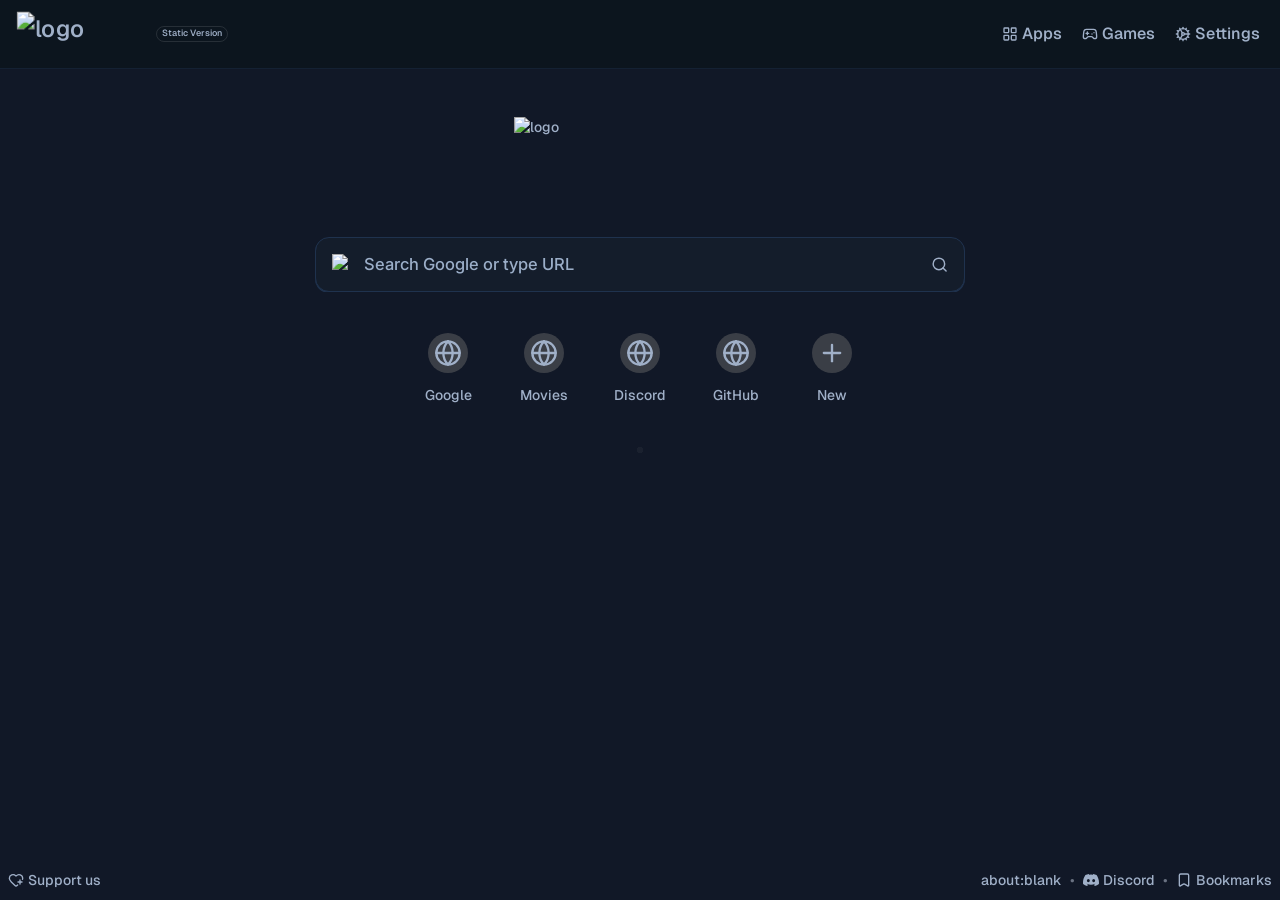
==== index.html @ 89c69da3 "Initial commit - Swaft Proxy v1.0 - Forked from DogeUB with new branding - Added vanilla HTML/CSS/JS" ====
<!DOCTYPE html>
<html lang="en">
<head>
  <meta charset="UTF-8">
  <meta name="viewport" content="initial-scale=1, width=device-width">
  <title>Swaft Proxy</title>
  <link rel="icon" type="image/svg+xml" href="">
  <link rel="modulepreload" href="./chunks/vendor-modules.kyFu_h-i.js" crossorigin="">
  <link rel="stylesheet" href="./assets/B_peBBIS.css" crossorigin="">
  <script async src="https://www.googletagmanager.com/gtag/js?id=G-SWAFT123456"></script>
  <script>
    window.dataLayer = window.dataLayer || [];
    function gtag(){dataLayer.push(arguments);}
    gtag('js', new Date());
    gtag('config', 'G-SWAFT123456', { send_page_view: false });
  </script>
</head>
<body style="margin: 0; width: 100%; height: 100%; min-height: 100vh; overflow: auto;">
  <div id="root"></div>
  <script type="module" crossorigin="" src="./noe_mzpT.js"></script>
</body>
</html>
---- assets/B_peBBIS.css ----
@import"https://fonts.googleapis.com/css2?family=Inter:ital,opsz,wght@0,14..32,100..900;1,14..32,100..900&display=swap";@import"https://fonts.googleapis.com/css2?family=Geist:wght@100..900&display=swap";.amdhoo2,.c8ne732,.f5xqhvo,.qlcqucv,.lvxm5sf,.ikyx7ok,.n1n20sf{transition:all .1s ease-in-out,box-shadow .1s ease-in-out}.h2bizdk input::placeholder,.o6ox0ql input::placeholder{transition:color .1s ease-in-out}.n8joqbu input{transition:color .1s ease-in-out}.gfakpeg{--nav-bg: #0a141bb7;--nav-border: #17253ac5;--search-border: #1f324e;--search-bg: #141d2b;--search-ph: #9baec8;--search-color: #ecf6ff;--settings-panel: #141d2b;--settings-border: #233046;--apps-bg: #141d2b;--apps-border: #1f324e;--apps-text: #ecf6ff;--apps-ph: #9baec8;--item-bg: #141d2b;--item-border: #1f324e}.l1kcmc1{--nav-bg: #141313b7;--nav-border: #2b2222c5;--search-border: #362f2f;--search-bg: #241e1e;--search-ph: #b8abab;--search-color: #ecf6ff;--settings-panel: #1f1817;--settings-border: #362f2f;--apps-bg: #291e1e;--apps-border: #3b2e2e;--apps-text: #ecf6ff;--apps-ph: #bea4a4;--item-bg: #271c1c;--item-border: #443535}.p0mhz9v{--nav-bg: #110d0fcc;--nav-border: #241920;--search-border: #2f2529;--search-bg: #161214;--search-ph: #d8c4cd;--search-color: #ffebf5;--settings-panel: #141012;--settings-border: #2a2528;--apps-bg: #161214;--apps-border: #2a2528;--apps-text: #ffebf5;--apps-ph: #d8c4cd;--item-bg: #141012;--item-border: #2a2528}.m94aos9{--nav-bg: #0e0e10cc;--nav-border: #22232a;--search-border: #2a2a2f;--search-bg: #151517;--search-ph: #9ca3af;--search-color: #ecf6ff;--settings-panel: #121214;--settings-border: #27272a;--apps-bg: #151519;--apps-border: #2a2a2f;--apps-text: #f8fafc;--apps-ph: #9ca3af;--item-bg: #151519;--item-border: #2a2a2f}.miblwki{--nav-bg: #ffffffcc;--nav-border: #e5e7eb;--search-border: #d1d5db;--search-bg: #ffffff;--search-ph: #374151;--search-color: #1a1a1a;--settings-panel: #f8fafc;--settings-border: #e5e7eb;--apps-bg: #ffffffb3;--apps-border: #e5e7eb;--apps-text: #111827;--apps-ph: #374151;--item-bg: #ffffff;--item-border: #e5e7eb}.c5gumud{--nav-bg: #0f1a13b7;--nav-border: #1e2e24c5;--search-border: #2a4937;--search-bg: #14221a;--search-ph: #a9cbb6;--search-color: #ecf6ff;--settings-panel: #121d16;--settings-border: #2a4937;--apps-bg: #15261c;--apps-border: #2f4f3c;--apps-text: #ecfff3;--apps-ph: #a9cbb6;--item-bg: #15261c;--item-border: #2f4f3c}.f9qmhyb{--nav-bg: #02030ecc;--nav-border: #2f3350;--search-border: #232538;--search-bg: #171927;--search-ph: #adb2e1;--search-color: #e2e5ff;--settings-panel: #151624;--settings-border: #2d2f44;--apps-bg: #181a26;--apps-border: #2d2f44;--apps-text: #d6daff;--apps-ph: #acb0d1;--item-bg: #1d1f2d;--item-border: #08090f}.qtvwqyx{--nav-bg: #fff9ece6;--nav-border: #e8e2cf;--search-border: #e6dec7;--search-bg: #fffaf2;--search-ph: #4b5563;--search-color: #1a1a1a;--settings-panel: #faf4e6;--settings-border: #ebe3cd;--apps-bg: #fffcf3;--apps-border: #eae1ca;--apps-text: #1f2937;--apps-ph: #4b5563;--item-bg: #fffbef;--item-border: #e6dec7}.f43jlzn{background-color:var(--nav-bg);border-bottom:1px solid var(--nav-border)}.axx1b7e{border:1px solid var(--search-border);box-shadow:0 1px 0 0 var(--search-border);background-color:var(--search-bg)}.qqe046t input{color:var(--search-color)}.nt08y4x input::placeholder{color:var(--search-ph)}.gn4exdc{background-color:var(--search-bg);border:1px solid var(--search-border);border-top:0}.g7e8ccg{background-color:var(--settings-panel);border-right:1px solid var(--settings-border)}.lz1aoy9{background-color:var(--apps-bg);border:1px solid var(--apps-border)}.qhfo5rt input{color:var(--apps-text);border:none}.ft5chnm input::placeholder{color:var(--apps-ph)}.m1vew1f{background-color:var(--item-bg);border:1px solid var(--item-border);box-shadow:0 4px 20px -9px #00000040}@layer properties,theme,base,components,utilities;@layer theme{:root,:host{--font-sans:ui-sans-serif, system-ui, sans-serif, "Apple Color Emoji", "Segoe UI Emoji", "Segoe UI Symbol", "Noto Color Emoji";--font-mono:ui-monospace, SFMono-Regular, Menlo, Monaco, Consolas, "Liberation Mono", "Courier New", monospace;--color-red-400:oklch(70.4% .191 22.216);--color-red-500:oklch(63.7% .237 25.331);--color-gray-50:oklch(98.5% .002 247.839);--color-gray-100:oklch(96.7% .003 264.542);--color-gray-200:oklch(92.8% .006 264.531);--color-gray-300:oklch(87.2% .01 258.338);--color-gray-400:oklch(70.7% .022 261.325);--color-gray-500:oklch(55.1% .027 264.364);--color-gray-600:oklch(44.6% .03 256.802);--color-gray-700:oklch(37.3% .034 259.733);--color-black:#000;--color-white:#fff;--spacing:.25rem;--container-2xl:42rem;--container-7xl:80rem;--text-xs:.75rem;--text-xs--line-height:calc(1 / .75);--text-sm:.875rem;--text-sm--line-height:calc(1.25 / .875);--text-lg:1.125rem;--text-lg--line-height:calc(1.75 / 1.125);--text-xl:1.25rem;--text-xl--line-height:calc(1.75 / 1.25);--text-2xl:1.5rem;--text-2xl--line-height:calc(2 / 1.5);--font-weight-medium:500;--font-weight-semibold:600;--font-weight-bold:700;--leading-snug:1.375;--radius-md:.375rem;--radius-lg:.5rem;--radius-xl:.75rem;--ease-in:cubic-bezier(.4, 0, 1, 1);--ease-out:cubic-bezier(0, 0, .2, 1);--ease-in-out:cubic-bezier(.4, 0, .2, 1);--animate-spin:spin 1s linear infinite;--animate-pulse:pulse 2s cubic-bezier(.4, 0, .6, 1) infinite;--default-transition-duration:.15s;--default-transition-timing-function:cubic-bezier(.4, 0, .2, 1);--default-font-family:var(--font-sans);--default-mono-font-family:var(--font-mono)}}@layer base{*,:after,:before,::backdrop{box-sizing:border-box;border:0 solid;margin:0;padding:0}::file-selector-button{box-sizing:border-box;border:0 solid;margin:0;padding:0}html,:host{-webkit-text-size-adjust:100%;tab-size:4;line-height:1.5;font-family:var(--default-font-family,ui-sans-serif, system-ui, sans-serif, "Apple Color Emoji", "Segoe UI Emoji", "Segoe UI Symbol", "Noto Color Emoji");font-feature-settings:var(--default-font-feature-settings,normal);font-variation-settings:var(--default-font-variation-settings,normal);-webkit-tap-highlight-color:transparent}hr{height:0;color:inherit;border-top-width:1px}abbr:where([title]){-webkit-text-decoration:underline dotted;text-decoration:underline dotted}h1,h2,h3,h4,h5,h6{font-size:inherit;font-weight:inherit}a{color:inherit;-webkit-text-decoration:inherit;text-decoration:inherit}b,strong{font-weight:bolder}code,kbd,samp,pre{font-family:var(--default-mono-font-family,ui-monospace, SFMono-Regular, Menlo, Monaco, Consolas, "Liberation Mono", "Courier New", monospace);font-feature-settings:var(--default-mono-font-feature-settings,normal);font-variation-settings:var(--default-mono-font-variation-settings,normal);font-size:1em}small{font-size:80%}sub,sup{vertical-align:baseline;font-size:75%;line-height:0;position:relative}sub{bottom:-.25em}sup{top:-.5em}table{text-indent:0;border-color:inherit;border-collapse:collapse}:-moz-focusring{outline:auto}progress{vertical-align:baseline}summary{display:list-item}ol,ul,menu{list-style:none}img,svg,video,canvas,audio,iframe,embed,object{vertical-align:middle;display:block}img,video{max-width:100%;height:auto}button,input,select,optgroup,textarea{font:inherit;font-feature-settings:inherit;font-variation-settings:inherit;letter-spacing:inherit;color:inherit;opacity:1;background-color:#0000;border-radius:0}::file-selector-button{font:inherit;font-feature-settings:inherit;font-variation-settings:inherit;letter-spacing:inherit;color:inherit;opacity:1;background-color:#0000;border-radius:0}:where(select:is([multiple],[size])) optgroup{font-weight:bolder}:where(select:is([multiple],[size])) optgroup option{padding-inline-start:20px}::file-selector-button{margin-inline-end:4px}::placeholder{opacity:1}@supports (not ((-webkit-appearance:-apple-pay-button))) or (contain-intrinsic-size:1px){::placeholder{color:currentColor}@supports (color:color-mix(in lab,red,red)){::placeholder{color:color-mix(in oklab,currentcolor 50%,transparent)}}}textarea{resize:vertical}::-webkit-search-decoration{-webkit-appearance:none}::-webkit-date-and-time-value{min-height:1lh;text-align:inherit}::-webkit-datetime-edit{display:inline-flex}::-webkit-datetime-edit-fields-wrapper{padding:0}::-webkit-datetime-edit{padding-block:0}::-webkit-datetime-edit-year-field{padding-block:0}::-webkit-datetime-edit-month-field{padding-block:0}::-webkit-datetime-edit-day-field{padding-block:0}::-webkit-datetime-edit-hour-field{padding-block:0}::-webkit-datetime-edit-minute-field{padding-block:0}::-webkit-datetime-edit-second-field{padding-block:0}::-webkit-datetime-edit-millisecond-field{padding-block:0}::-webkit-datetime-edit-meridiem-field{padding-block:0}::-webkit-calendar-picker-indicator{line-height:1}:-moz-ui-invalid{box-shadow:none}button,input:where([type=button],[type=reset],[type=submit]){appearance:button}::file-selector-button{appearance:button}::-webkit-inner-spin-button{height:auto}::-webkit-outer-spin-button{height:auto}[hidden]:where(:not([hidden=until-found])){display:none!important}*,:after,:before,::backdrop{border-color:#ffffff1c}::file-selector-button{border-color:#ffffff1c}:root{--ui-scale:1;--nav-scale:1}*{scrollbar-color:initial;scrollbar-width:initial}}@layer utilities{.pointer-events-auto{pointer-events:auto}.pointer-events-none{pointer-events:none}.visible{visibility:visible}.absolute{position:absolute}.fixed{position:fixed}.relative{position:relative}.static{position:static}.inset-0{inset:calc(var(--spacing) * 0)}.start{inset-inline-start:var(--spacing)}.-top-2{top:calc(var(--spacing) * -2)}.top-5{top:calc(var(--spacing) * 5)}.top-full{top:100%}.-right-2{right:calc(var(--spacing) * -2)}.right-0{right:calc(var(--spacing) * 0)}.right-2{right:calc(var(--spacing) * 2)}.right-5{right:calc(var(--spacing) * 5)}.bottom-0{bottom:calc(var(--spacing) * 0)}.bottom-5{bottom:calc(var(--spacing) * 5)}.left-0{left:calc(var(--spacing) * 0)}.left-10{left:calc(var(--spacing) * 10)}.isolate{isolation:isolate}.-z-20{z-index:-20}.z-0{z-index:0}.z-10{z-index:10}.z-50{z-index:50}.z-9999,.z-\[9999\]{z-index:9999}.mx-1{margin-inline:calc(var(--spacing) * 1)}.mx-4{margin-inline:calc(var(--spacing) * 4)}.mx-auto{margin-inline:auto}.-mt-3{margin-top:calc(var(--spacing) * -3)}.mt-0{margin-top:calc(var(--spacing) * 0)}.mt-1{margin-top:calc(var(--spacing) * 1)}.mt-2{margin-top:calc(var(--spacing) * 2)}.mt-3{margin-top:calc(var(--spacing) * 3)}.mt-4{margin-top:calc(var(--spacing) * 4)}.mt-5{margin-top:calc(var(--spacing) * 5)}.mt-8{margin-top:calc(var(--spacing) * 8)}.mt-11{margin-top:calc(var(--spacing) * 11)}.mt-16{margin-top:calc(var(--spacing) * 16)}.mt-21{margin-top:calc(var(--spacing) * 21)}.mt-\[16rem\]{margin-top:16rem}.mt-auto{margin-top:auto}.mr-1{margin-right:calc(var(--spacing) * 1)}.mr-1\.5{margin-right:calc(var(--spacing) * 1.5)}.mr-5{margin-right:calc(var(--spacing) * 5)}.mb-0\.5{margin-bottom:calc(var(--spacing) * .5)}.mb-1{margin-bottom:calc(var(--spacing) * 1)}.mb-2{margin-bottom:calc(var(--spacing) * 2)}.mb-3{margin-bottom:calc(var(--spacing) * 3)}.mb-4{margin-bottom:calc(var(--spacing) * 4)}.mb-8{margin-bottom:calc(var(--spacing) * 8)}.-ml-3{margin-left:calc(var(--spacing) * -3)}.ml-1{margin-left:calc(var(--spacing) * 1)}.ml-2{margin-left:calc(var(--spacing) * 2)}.ml-4{margin-left:calc(var(--spacing) * 4)}.ml-9{margin-left:calc(var(--spacing) * 9)}.ml-auto{margin-left:auto}.scrollbar::-webkit-scrollbar-track{background-color:var(--scrollbar-track);border-radius:var(--scrollbar-track-radius)}.scrollbar::-webkit-scrollbar-thumb{background-color:var(--scrollbar-thumb);border-radius:var(--scrollbar-thumb-radius)}.scrollbar::-webkit-scrollbar-corner{background-color:var(--scrollbar-corner);border-radius:var(--scrollbar-corner-radius)}.scrollbar{scrollbar-width:auto;scrollbar-color:var(--scrollbar-thumb,initial) var(--scrollbar-track,initial)}.scrollbar::-webkit-scrollbar{width:var(--scrollbar-width,16px);height:var(--scrollbar-height,16px);display:block}.scrollbar-thin::-webkit-scrollbar-track{background-color:var(--scrollbar-track);border-radius:var(--scrollbar-track-radius)}.scrollbar-thin::-webkit-scrollbar-thumb{background-color:var(--scrollbar-thumb);border-radius:var(--scrollbar-thumb-radius)}.scrollbar-thin::-webkit-scrollbar-corner{background-color:var(--scrollbar-corner);border-radius:var(--scrollbar-corner-radius)}.scrollbar-thin{scrollbar-width:thin;scrollbar-color:var(--scrollbar-thumb,initial) var(--scrollbar-track,initial)}.scrollbar-thin::-webkit-scrollbar{width:8px;height:8px;display:block}.line-clamp-2{-webkit-line-clamp:2;-webkit-box-orient:vertical;display:-webkit-box;overflow:hidden}.block{display:block}.contents{display:contents}.flex{display:flex}.grid{display:grid}.hidden{display:none}.inline-block{display:inline-block}.size-5{width:calc(var(--spacing) * 5);height:calc(var(--spacing) * 5)}.h-2{height:calc(var(--spacing) * 2)}.h-4{height:calc(var(--spacing) * 4)}.h-5{height:calc(var(--spacing) * 5)}.h-6{height:calc(var(--spacing) * 6)}.h-7{height:calc(var(--spacing) * 7)}.h-8{height:calc(var(--spacing) * 8)}.h-10{height:calc(var(--spacing) * 10)}.h-11{height:calc(var(--spacing) * 11)}.h-12{height:calc(var(--spacing) * 12)}.h-13{height:calc(var(--spacing) * 13)}.h-20{height:calc(var(--spacing) * 20)}.h-30{height:calc(var(--spacing) * 30)}.h-64{height:calc(var(--spacing) * 64)}.h-\[1\.08rem\]{height:1.08rem}.h-\[2\.5rem\]{height:2.5rem}.h-\[3\.41rem\]{height:3.41rem}.h-\[5\.5rem\]{height:5.5rem}.h-\[20\.8rem\]{height:20.8rem}.h-\[calc\(100\%-7px\)\]{height:calc(100% - 7px)}.h-\[calc\(100\%-8px\)\]{height:calc(100% - 8px)}.h-\[calc\(100\%-100px\)\]{height:calc(100% - 100px)}.h-\[calc\(100vh-38px\)\]{height:calc(100vh - 38px)}.h-full{height:100%}.h-screen{height:100vh}.max-h-60{max-height:calc(var(--spacing) * 60)}.max-h-\[80vh\]{max-height:80vh}.max-h-\[calc\(80vh-4rem\)\]{max-height:calc(80vh - 4rem)}.min-h-screen{min-height:100vh}.w-4{width:calc(var(--spacing) * 4)}.w-5{width:calc(var(--spacing) * 5)}.w-6{width:calc(var(--spacing) * 6)}.w-7{width:calc(var(--spacing) * 7)}.w-8{width:calc(var(--spacing) * 8)}.w-12{width:calc(var(--spacing) * 12)}.w-14{width:calc(var(--spacing) * 14)}.w-20{width:calc(var(--spacing) * 20)}.w-56{width:calc(var(--spacing) * 56)}.w-60{width:calc(var(--spacing) * 60)}.w-\[1\.08rem\]{width:1.08rem}.w-\[2\.5rem\]{width:2.5rem}.w-\[15\.8rem\]{width:15.8rem}.w-\[20px\]{width:20px}.w-\[29rem\]{width:29rem}.w-\[30rem\]{width:30rem}.w-\[40\.625rem\]{width:40.625rem}.w-\[80\%\]{width:80%}.w-\[101px\]{width:101px}.w-\[600px\]{width:600px}.w-fit{width:fit-content}.w-full{width:100%}.max-w-2xl{max-width:var(--container-2xl)}.max-w-7xl{max-width:var(--container-7xl)}.max-w-52{max-width:calc(var(--spacing) * 52)}.max-w-72{max-width:calc(var(--spacing) * 72)}.max-w-\[40rem\]{max-width:40rem}.max-w-\[200px\]{max-width:200px}.min-w-0{min-width:calc(var(--spacing) * 0)}.min-w-7{min-width:calc(var(--spacing) * 7)}.min-w-\[3rem\]{min-width:3rem}.min-w-\[60px\]{min-width:60px}.flex-1{flex:1}.flex-none{flex:none}.flex-shrink{flex-shrink:1}.flex-shrink-0,.shrink-0{flex-shrink:0}.flex-grow{flex-grow:1}.origin-top-right{transform-origin:100% 0}.translate-x-0{--tw-translate-x:calc(var(--spacing) * 0);translate:var(--tw-translate-x) var(--tw-translate-y)}.scale-95{--tw-scale-x:95%;--tw-scale-y:95%;--tw-scale-z:95%;scale:var(--tw-scale-x) var(--tw-scale-y)}.scale-100{--tw-scale-x:100%;--tw-scale-y:100%;--tw-scale-z:100%;scale:var(--tw-scale-x) var(--tw-scale-y)}.scale-\[1\.12\]{scale:1.12}.transform{transform:var(--tw-rotate-x,) var(--tw-rotate-y,) var(--tw-rotate-z,) var(--tw-skew-x,) var(--tw-skew-y,)}.animate-pulse{animation:var(--animate-pulse)}.animate-spin{animation:var(--animate-spin)}.cursor-not-allowed{cursor:not-allowed}.cursor-pointer{cursor:pointer}.resize{resize:both}.flex-col{flex-direction:column}.flex-row{flex-direction:row}.flex-wrap{flex-wrap:wrap}.items-center{align-items:center}.items-end{align-items:flex-end}.justify-between{justify-content:space-between}.justify-center{justify-content:center}.justify-end{justify-content:flex-end}.gap-1{gap:calc(var(--spacing) * 1)}.gap-1\.5{gap:calc(var(--spacing) * 1.5)}.gap-2{gap:calc(var(--spacing) * 2)}.gap-2\.5{gap:calc(var(--spacing) * 2.5)}.gap-3{gap:calc(var(--spacing) * 3)}.gap-4{gap:calc(var(--spacing) * 4)}.gap-5{gap:calc(var(--spacing) * 5)}.gap-8{gap:calc(var(--spacing) * 8)}:where(.space-y-1>:not(:last-child)){--tw-space-y-reverse:0;margin-block-start:calc(calc(var(--spacing) * 1) * var(--tw-space-y-reverse));margin-block-end:calc(calc(var(--spacing) * 1) * calc(1 - var(--tw-space-y-reverse)))}:where(.space-y-2>:not(:last-child)){--tw-space-y-reverse:0;margin-block-start:calc(calc(var(--spacing) * 2) * var(--tw-space-y-reverse));margin-block-end:calc(calc(var(--spacing) * 2) * calc(1 - var(--tw-space-y-reverse)))}.self-start{align-self:flex-start}.truncate{text-overflow:ellipsis;white-space:nowrap;overflow:hidden}.overflow-auto{overflow:auto}.overflow-hidden{overflow:hidden}.overflow-visible{overflow:visible}.overflow-x-auto{overflow-x:auto}.overflow-y-auto{overflow-y:auto}.rounded{border-radius:.25rem}.rounded-\[0\.8rem\]{border-radius:.8rem}.rounded-\[9px\]{border-radius:9px}.rounded-\[10px\]{border-radius:10px}.rounded-\[12px\]{border-radius:12px}.rounded-\[14px\]{border-radius:14px}.rounded-full{border-radius:3.40282e38px}.rounded-lg{border-radius:var(--radius-lg)}.rounded-md{border-radius:var(--radius-md)}.rounded-xl{border-radius:var(--radius-xl)}.rounded-t-\[14px\]{border-top-left-radius:14px;border-top-right-radius:14px}.rounded-t-xl{border-top-left-radius:var(--radius-xl);border-top-right-radius:var(--radius-xl)}.rounded-b-\[14px\]{border-bottom-right-radius:14px;border-bottom-left-radius:14px}.rounded-b-none{border-bottom-right-radius:0;border-bottom-left-radius:0}.rounded-b-xl{border-bottom-right-radius:var(--radius-xl);border-bottom-left-radius:var(--radius-xl)}.border,.border-1{border-style:var(--tw-border-style);border-width:1px}.border-2{border-style:var(--tw-border-style);border-width:2px}.border-t{border-top-style:var(--tw-border-style);border-top-width:1px}.border-b{border-bottom-style:var(--tw-border-style);border-bottom-width:1px}.border-gray-300{border-color:var(--color-gray-300)}.border-gray-700{border-color:var(--color-gray-700)}.border-transparent{border-color:#0000}.border-white\/5{border-color:#ffffff0d}@supports (color:color-mix(in lab,red,red)){.border-white\/5{border-color:color-mix(in oklab,var(--color-white) 5%,transparent)}}.border-white\/10{border-color:#ffffff1a}@supports (color:color-mix(in lab,red,red)){.border-white\/10{border-color:color-mix(in oklab,var(--color-white) 10%,transparent)}}.bg-\[\#6d6d6d73\]{background-color:#6d6d6d73}.bg-\[\#ffffff0c\]{background-color:#ffffff0c}.bg-\[\#ffffff10\]{background-color:#ffffff10}.bg-\[\#ffffff15\]{background-color:#ffffff15}.bg-black\/15{background-color:#00000026}@supports (color:color-mix(in lab,red,red)){.bg-black\/15{background-color:color-mix(in oklab,var(--color-black) 15%,transparent)}}.bg-black\/35{background-color:#00000059}@supports (color:color-mix(in lab,red,red)){.bg-black\/35{background-color:color-mix(in oklab,var(--color-black) 35%,transparent)}}.bg-black\/40{background-color:#0006}@supports (color:color-mix(in lab,red,red)){.bg-black\/40{background-color:color-mix(in oklab,var(--color-black) 40%,transparent)}}.bg-black\/50{background-color:#00000080}@supports (color:color-mix(in lab,red,red)){.bg-black\/50{background-color:color-mix(in oklab,var(--color-black) 50%,transparent)}}.bg-gray-50{background-color:var(--color-gray-50)}.bg-gray-200{background-color:var(--color-gray-200)}.bg-gray-600{background-color:var(--color-gray-600)}.bg-gray-700{background-color:var(--color-gray-700)}.bg-inherit{background-color:inherit}.bg-transparent{background-color:#0000}.bg-white{background-color:var(--color-white)}.object-contain{object-fit:contain}.object-cover{object-fit:cover}.p-1{padding:calc(var(--spacing) * 1)}.p-1\.5{padding:calc(var(--spacing) * 1.5)}.p-2{padding:calc(var(--spacing) * 2)}.p-2\.5{padding:calc(var(--spacing) * 2.5)}.p-4{padding:calc(var(--spacing) * 4)}.p-5{padding:calc(var(--spacing) * 5)}.p-6{padding:calc(var(--spacing) * 6)}.p-\[0\.4rem\]{padding:.4rem}.px-1{padding-inline:calc(var(--spacing) * 1)}.px-2{padding-inline:calc(var(--spacing) * 2)}.px-3{padding-inline:calc(var(--spacing) * 3)}.px-4{padding-inline:calc(var(--spacing) * 4)}.px-5{padding-inline:calc(var(--spacing) * 5)}.px-9{padding-inline:calc(var(--spacing) * 9)}.px-20{padding-inline:calc(var(--spacing) * 20)}.py-0\.5{padding-block:calc(var(--spacing) * .5)}.py-1{padding-block:calc(var(--spacing) * 1)}.py-1\.5{padding-block:calc(var(--spacing) * 1.5)}.py-2{padding-block:calc(var(--spacing) * 2)}.py-3{padding-block:calc(var(--spacing) * 3)}.py-4{padding-block:calc(var(--spacing) * 4)}.py-6{padding-block:calc(var(--spacing) * 6)}.py-7{padding-block:calc(var(--spacing) * 7)}.pt-3{padding-top:calc(var(--spacing) * 3)}.pr-4{padding-right:calc(var(--spacing) * 4)}.pr-5{padding-right:calc(var(--spacing) * 5)}.pb-1{padding-bottom:calc(var(--spacing) * 1)}.pb-2{padding-bottom:calc(var(--spacing) * 2)}.pb-7{padding-bottom:calc(var(--spacing) * 7)}.pl-1{padding-left:calc(var(--spacing) * 1)}.pl-2\.5{padding-left:calc(var(--spacing) * 2.5)}.pl-3{padding-left:calc(var(--spacing) * 3)}.pl-4{padding-left:calc(var(--spacing) * 4)}.pl-5{padding-left:calc(var(--spacing) * 5)}.pl-6{padding-left:calc(var(--spacing) * 6)}.text-center{text-align:center}.text-left{text-align:left}.text-2xl{font-size:var(--text-2xl);line-height:var(--tw-leading,var(--text-2xl--line-height))}.text-lg{font-size:var(--text-lg);line-height:var(--tw-leading,var(--text-lg--line-height))}.text-sm{font-size:var(--text-sm);line-height:var(--tw-leading,var(--text-sm--line-height))}.text-xl{font-size:var(--text-xl);line-height:var(--tw-leading,var(--text-xl--line-height))}.text-xs{font-size:var(--text-xs);line-height:var(--tw-leading,var(--text-xs--line-height))}.text-\[0\.7rem\]{font-size:.7rem}.text-\[0\.8rem\]{font-size:.8rem}.text-\[0\.9rem\]{font-size:.9rem}.text-\[0\.74rem\]{font-size:.74rem}.text-\[0\.75rem\]{font-size:.75rem}.text-\[0\.79rem\]{font-size:.79rem}.text-\[0\.88rem\]{font-size:.88rem}.text-\[0\.8125rem\]{font-size:.8125rem}.text-\[0\.9375rem\]{font-size:.9375rem}.text-\[1\.05rem\]{font-size:1.05rem}.text-\[1rem\]{font-size:1rem}.text-\[14px\]{font-size:14px}.text-\[15px\]{font-size:15px}.text-\[16\.5px\]{font-size:16.5px}.leading-\[20px\]{--tw-leading:20px;line-height:20px}.leading-snug{--tw-leading:var(--leading-snug);line-height:var(--leading-snug)}.font-bold{--tw-font-weight:var(--font-weight-bold);font-weight:var(--font-weight-bold)}.font-medium{--tw-font-weight:var(--font-weight-medium);font-weight:var(--font-weight-medium)}.font-semibold{--tw-font-weight:var(--font-weight-semibold);font-weight:var(--font-weight-semibold)}.text-ellipsis{text-overflow:ellipsis}.whitespace-nowrap{white-space:nowrap}.text-gray-300{color:var(--color-gray-300)}.text-gray-400{color:var(--color-gray-400)}.text-gray-500{color:var(--color-gray-500)}.text-red-400{color:var(--color-red-400)}.text-red-500{color:var(--color-red-500)}.underline{text-decoration-line:underline}.opacity-0{opacity:0}.opacity-50{opacity:.5}.opacity-60{opacity:.6}.opacity-70{opacity:.7}.opacity-80{opacity:.8}.opacity-100{opacity:1}.shadow-2xl{--tw-shadow:0 25px 50px -12px var(--tw-shadow-color,#00000040);box-shadow:var(--tw-inset-shadow),var(--tw-inset-ring-shadow),var(--tw-ring-offset-shadow),var(--tw-ring-shadow),var(--tw-shadow)}.shadow-lg{--tw-shadow:0 10px 15px -3px var(--tw-shadow-color,#0000001a), 0 4px 6px -4px var(--tw-shadow-color,#0000001a);box-shadow:var(--tw-inset-shadow),var(--tw-inset-ring-shadow),var(--tw-ring-offset-shadow),var(--tw-ring-shadow),var(--tw-shadow)}.shadow-xl{--tw-shadow:0 20px 25px -5px var(--tw-shadow-color,#0000001a), 0 8px 10px -6px var(--tw-shadow-color,#0000001a);box-shadow:var(--tw-inset-shadow),var(--tw-inset-ring-shadow),var(--tw-ring-offset-shadow),var(--tw-ring-shadow),var(--tw-shadow)}.ring-0{--tw-ring-shadow:var(--tw-ring-inset,) 0 0 0 calc(0px + var(--tw-ring-offset-width)) var(--tw-ring-color,currentcolor);box-shadow:var(--tw-inset-shadow),var(--tw-inset-ring-shadow),var(--tw-ring-offset-shadow),var(--tw-ring-shadow),var(--tw-shadow)}.outline-hidden{--tw-outline-style:none;outline-style:none}@media(forced-colors:active){.outline-hidden{outline-offset:2px;outline:2px solid #0000}}.outline-0{outline-style:var(--tw-outline-style);outline-width:0}.blur{--tw-blur:blur(8px);filter:var(--tw-blur,) var(--tw-brightness,) var(--tw-contrast,) var(--tw-grayscale,) var(--tw-hue-rotate,) var(--tw-invert,) var(--tw-saturate,) var(--tw-sepia,) var(--tw-drop-shadow,)}.filter{filter:var(--tw-blur,) var(--tw-brightness,) var(--tw-contrast,) var(--tw-grayscale,) var(--tw-hue-rotate,) var(--tw-invert,) var(--tw-saturate,) var(--tw-sepia,) var(--tw-drop-shadow,)}.transition{transition-property:color,background-color,border-color,outline-color,text-decoration-color,fill,stroke,--tw-gradient-from,--tw-gradient-via,--tw-gradient-to,opacity,box-shadow,transform,translate,scale,rotate,filter,-webkit-backdrop-filter,backdrop-filter,display,content-visibility,overlay,pointer-events;transition-timing-function:var(--tw-ease,var(--default-transition-timing-function));transition-duration:var(--tw-duration,var(--default-transition-duration))}.transition-all{transition-property:all;transition-timing-function:var(--tw-ease,var(--default-transition-timing-function));transition-duration:var(--tw-duration,var(--default-transition-duration))}.transition-colors{transition-property:color,background-color,border-color,outline-color,text-decoration-color,fill,stroke,--tw-gradient-from,--tw-gradient-via,--tw-gradient-to;transition-timing-function:var(--tw-ease,var(--default-transition-timing-function));transition-duration:var(--tw-duration,var(--default-transition-duration))}.transition-opacity{transition-property:opacity;transition-timing-function:var(--tw-ease,var(--default-transition-timing-function));transition-duration:var(--tw-duration,var(--default-transition-duration))}.duration-75{--tw-duration:75ms;transition-duration:75ms}.duration-100{--tw-duration:.1s;transition-duration:.1s}.duration-150{--tw-duration:.15s;transition-duration:.15s}.duration-200{--tw-duration:.2s;transition-duration:.2s}.duration-300{--tw-duration:.3s;transition-duration:.3s}.ease-in{--tw-ease:var(--ease-in);transition-timing-function:var(--ease-in)}.ease-in-out{--tw-ease:var(--ease-in-out);transition-timing-function:var(--ease-in-out)}.ease-out{--tw-ease:var(--ease-out);transition-timing-function:var(--ease-out)}.outline-none{--tw-outline-style:none;outline-style:none}.select-none{-webkit-user-select:none;user-select:none}.scrollbar-thumb-gray-500{--scrollbar-thumb:oklch(55.1% .027 264.364)}.scrollbar-thumb-gray-600{--scrollbar-thumb:oklch(44.6% .03 256.802)}.scrollbar-track-transparent{--scrollbar-track:transparent}@media(hover:hover){.group-hover\:opacity-100:is(:where(.group):hover *){opacity:1}}.group-data-checked\:translate-x-7:is(:where(.group)[data-checked] *){--tw-translate-x:calc(var(--spacing) * 7);translate:var(--tw-translate-x) var(--tw-translate-y)}.placeholder\:font-\[Inter\]::placeholder{font-family:Inter}.placeholder\:font-medium::placeholder{--tw-font-weight:var(--font-weight-medium);font-weight:var(--font-weight-medium)}@media(hover:hover){.hover\:-translate-y-0\.5:hover{--tw-translate-y:calc(var(--spacing) * -.5);translate:var(--tw-translate-x) var(--tw-translate-y)}.hover\:scale-\[1\.15\]:hover{scale:1.15}.hover\:border-\[\#4f4f4f1c\]:hover{border-color:#4f4f4f1c}.hover\:border-\[\#ffffff1c\]:hover{border-color:#ffffff1c}.hover\:bg-\[\#97979773\]:hover{background-color:#97979773}.hover\:bg-\[\#a7a7a7\]:hover{background-color:#a7a7a7}.hover\:bg-\[\#d4d4d418\]:hover{background-color:#d4d4d418}.hover\:bg-\[\#fff3\]:hover{background-color:#fff3}.hover\:bg-\[\#ffffff0c\]:hover{background-color:#ffffff0c}.hover\:bg-\[\#ffffff1e\]:hover{background-color:#ffffff1e}.hover\:bg-\[\#ffffff15\]:hover{background-color:#ffffff15}.hover\:bg-\[\#ffffff18\]:hover{background-color:#ffffff18}.hover\:bg-\[\#ffffff23\]:hover{background-color:#ffffff23}.hover\:bg-\[\#ffffff25\]:hover{background-color:#ffffff25}.hover\:bg-gray-100:hover{background-color:var(--color-gray-100)}.hover\:bg-gray-200:hover{background-color:var(--color-gray-200)}.hover\:bg-gray-300:hover{background-color:var(--color-gray-300)}.hover\:bg-transparent:hover{background-color:#0000}.hover\:bg-white\/10:hover{background-color:#ffffff1a}@supports (color:color-mix(in lab,red,red)){.hover\:bg-white\/10:hover{background-color:color-mix(in oklab,var(--color-white) 10%,transparent)}}.hover\:underline:hover{text-decoration-line:underline}.hover\:opacity-60:hover{opacity:.6}.hover\:opacity-80:hover{opacity:.8}.hover\:backdrop-blur:hover{--tw-backdrop-blur:blur(8px);-webkit-backdrop-filter:var(--tw-backdrop-blur,) var(--tw-backdrop-brightness,) var(--tw-backdrop-contrast,) var(--tw-backdrop-grayscale,) var(--tw-backdrop-hue-rotate,) var(--tw-backdrop-invert,) var(--tw-backdrop-opacity,) var(--tw-backdrop-saturate,) var(--tw-backdrop-sepia,);backdrop-filter:var(--tw-backdrop-blur,) var(--tw-backdrop-brightness,) var(--tw-backdrop-contrast,) var(--tw-backdrop-grayscale,) var(--tw-backdrop-hue-rotate,) var(--tw-backdrop-invert,) var(--tw-backdrop-opacity,) var(--tw-backdrop-saturate,) var(--tw-backdrop-sepia,)}}.focus\:outline-none:focus{--tw-outline-style:none;outline-style:none}.active\:opacity-90:active{opacity:.9}@media(min-width:40rem){.sm\:px-8{padding-inline:calc(var(--spacing) * 8)}}@media(min-width:48rem){.md\:px-16{padding-inline:calc(var(--spacing) * 16)}}@media(prefers-color-scheme:dark){.dark\:text-gray-400{color:var(--color-gray-400)}}}@font-face{font-family:SFProText;src:url(https://cdn.jsdelivr.net/gh/nerocdn/assets-8bH2k/subset-SFProText-Semibold.woff2)format("woff2"),url(https://cdn.jsdelivr.net/gh/nerocdn/assets-8bH2k/subset-SFProText-Semibold.woff)format("woff");font-weight:600;font-style:normal;font-display:swap}body{-webkit-user-select:none;user-select:none;font-family:Geist,Inter,SF Pro Text,-apple-system,BlinkMacSystemFont,Segoe UI,Roboto,Oxygen,Ubuntu,Cantarell,Helvetica Neue,sans-serif;font-size:14px;font-weight:500}@property --tw-translate-x{syntax:"*";inherits:false;initial-value:0}@property --tw-translate-y{syntax:"*";inherits:false;initial-value:0}@property --tw-translate-z{syntax:"*";inherits:false;initial-value:0}@property --tw-scale-x{syntax:"*";inherits:false;initial-value:1}@property --tw-scale-y{syntax:"*";inherits:false;initial-value:1}@property --tw-scale-z{syntax:"*";inherits:false;initial-value:1}@property --tw-rotate-x{syntax:"*";inherits:false}@property --tw-rotate-y{syntax:"*";inherits:false}@property --tw-rotate-z{syntax:"*";inherits:false}@property --tw-skew-x{syntax:"*";inherits:false}@property --tw-skew-y{syntax:"*";inherits:false}@property --tw-space-y-reverse{syntax:"*";inherits:false;initial-value:0}@property --tw-border-style{syntax:"*";inherits:false;initial-value:solid}@property --tw-leading{syntax:"*";inherits:false}@property --tw-font-weight{syntax:"*";inherits:false}@property --tw-shadow{syntax:"*";inherits:false;initial-value:0 0 #0000}@property --tw-shadow-color{syntax:"*";inherits:false}@property --tw-shadow-alpha{syntax:"<percentage>";inherits:false;initial-value:100%}@property --tw-inset-shadow{syntax:"*";inherits:false;initial-value:0 0 #0000}@property --tw-inset-shadow-color{syntax:"*";inherits:false}@property --tw-inset-shadow-alpha{syntax:"<percentage>";inherits:false;initial-value:100%}@property --tw-ring-color{syntax:"*";inherits:false}@property --tw-ring-shadow{syntax:"*";inherits:false;initial-value:0 0 #0000}@property --tw-inset-ring-color{syntax:"*";inherits:false}@property --tw-inset-ring-shadow{syntax:"*";inherits:false;initial-value:0 0 #0000}@property --tw-ring-inset{syntax:"*";inherits:false}@property --tw-ring-offset-width{syntax:"<length>";inherits:false;initial-value:0}@property --tw-ring-offset-color{syntax:"*";inherits:false;initial-value:#fff}@property --tw-ring-offset-shadow{syntax:"*";inherits:false;initial-value:0 0 #0000}@property --tw-outline-style{syntax:"*";inherits:false;initial-value:solid}@property --tw-blur{syntax:"*";inherits:false}@property --tw-brightness{syntax:"*";inherits:false}@property --tw-contrast{syntax:"*";inherits:false}@property --tw-grayscale{syntax:"*";inherits:false}@property --tw-hue-rotate{syntax:"*";inherits:false}@property --tw-invert{syntax:"*";inherits:false}@property --tw-opacity{syntax:"*";inherits:false}@property --tw-saturate{syntax:"*";inherits:false}@property --tw-sepia{syntax:"*";inherits:false}@property --tw-drop-shadow{syntax:"*";inherits:false}@property --tw-drop-shadow-color{syntax:"*";inherits:false}@property --tw-drop-shadow-alpha{syntax:"<percentage>";inherits:false;initial-value:100%}@property --tw-drop-shadow-size{syntax:"*";inherits:false}@property --tw-duration{syntax:"*";inherits:false}@property --tw-ease{syntax:"*";inherits:false}@property --tw-backdrop-blur{syntax:"*";inherits:false}@property --tw-backdrop-brightness{syntax:"*";inherits:false}@property --tw-backdrop-contrast{syntax:"*";inherits:false}@property --tw-backdrop-grayscale{syntax:"*";inherits:false}@property --tw-backdrop-hue-rotate{syntax:"*";inherits:false}@property --tw-backdrop-invert{syntax:"*";inherits:false}@property --tw-backdrop-opacity{syntax:"*";inherits:false}@property --tw-backdrop-saturate{syntax:"*";inherits:false}@property --tw-backdrop-sepia{syntax:"*";inherits:false}@keyframes spin{to{transform:rotate(360deg)}}@keyframes pulse{50%{opacity:.5}}@layer properties{@supports (((-webkit-hyphens:none)) and (not (margin-trim:inline))) or ((-moz-orient:inline) and (not (color:rgb(from red r g b)))){*,:before,:after,::backdrop{--tw-translate-x:0;--tw-translate-y:0;--tw-translate-z:0;--tw-scale-x:1;--tw-scale-y:1;--tw-scale-z:1;--tw-rotate-x:initial;--tw-rotate-y:initial;--tw-rotate-z:initial;--tw-skew-x:initial;--tw-skew-y:initial;--tw-space-y-reverse:0;--tw-border-style:solid;--tw-leading:initial;--tw-font-weight:initial;--tw-shadow:0 0 #0000;--tw-shadow-color:initial;--tw-shadow-alpha:100%;--tw-inset-shadow:0 0 #0000;--tw-inset-shadow-color:initial;--tw-inset-shadow-alpha:100%;--tw-ring-color:initial;--tw-ring-shadow:0 0 #0000;--tw-inset-ring-color:initial;--tw-inset-ring-shadow:0 0 #0000;--tw-ring-inset:initial;--tw-ring-offset-width:0px;--tw-ring-offset-color:#fff;--tw-ring-offset-shadow:0 0 #0000;--tw-outline-style:solid;--tw-blur:initial;--tw-brightness:initial;--tw-contrast:initial;--tw-grayscale:initial;--tw-hue-rotate:initial;--tw-invert:initial;--tw-opacity:initial;--tw-saturate:initial;--tw-sepia:initial;--tw-drop-shadow:initial;--tw-drop-shadow-color:initial;--tw-drop-shadow-alpha:100%;--tw-drop-shadow-size:initial;--tw-duration:initial;--tw-ease:initial;--tw-backdrop-blur:initial;--tw-backdrop-brightness:initial;--tw-backdrop-contrast:initial;--tw-backdrop-grayscale:initial;--tw-backdrop-hue-rotate:initial;--tw-backdrop-invert:initial;--tw-backdrop-opacity:initial;--tw-backdrop-saturate:initial;--tw-backdrop-sepia:initial}}}
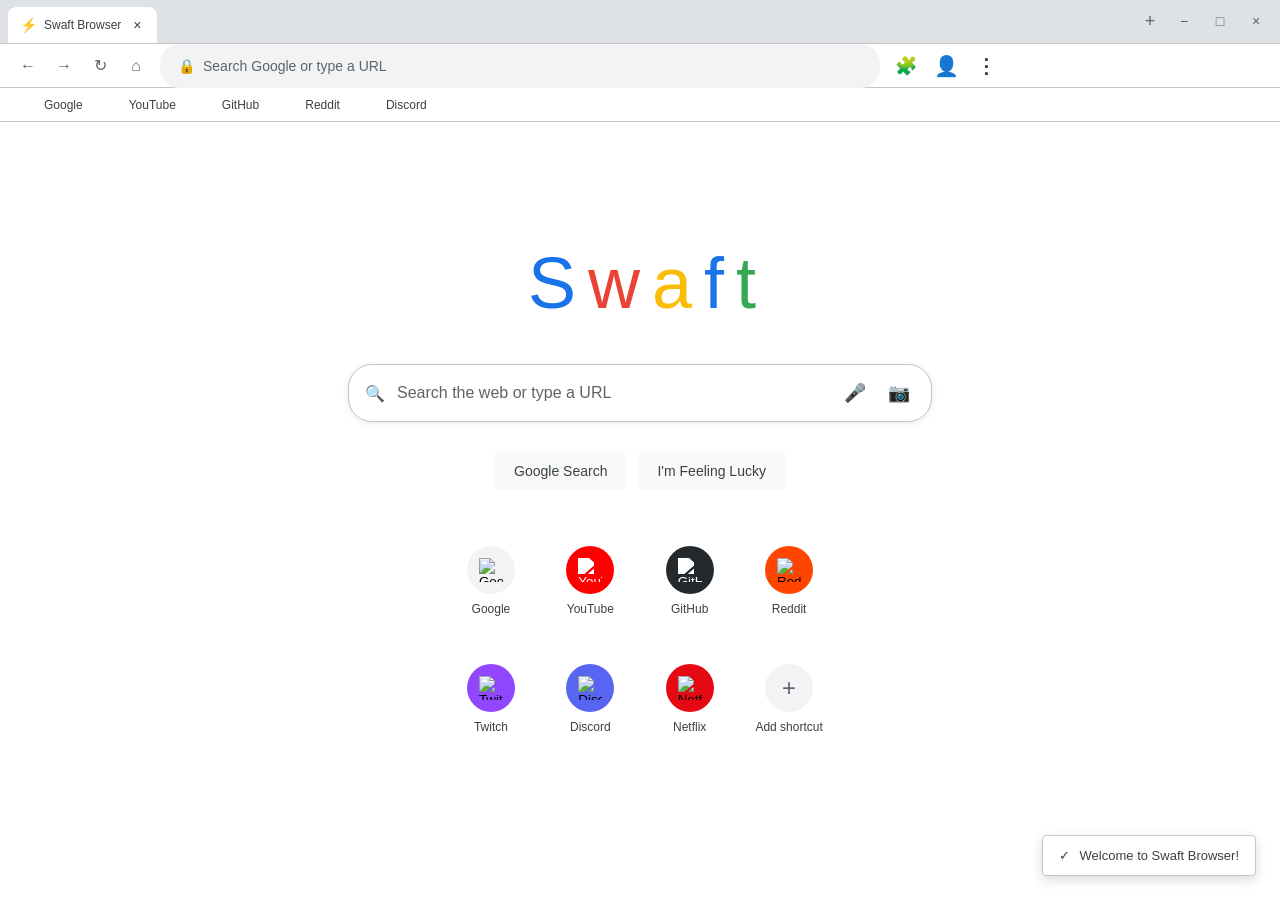
==== commit ece8ac7f: "Add root-level files for easier hosting" ====
--- a/index.html
+++ b/index.html
@@ -1,22 +1,393 @@
 <!DOCTYPE html>
 <html lang="en">
 <head>
-  <meta charset="UTF-8">
-  <meta name="viewport" content="initial-scale=1, width=device-width">
-  <title>Swaft Proxy</title>
-  <link rel="icon" type="image/svg+xml" href="">
-  <link rel="modulepreload" href="./chunks/vendor-modules.kyFu_h-i.js" crossorigin="">
-  <link rel="stylesheet" href="./assets/B_peBBIS.css" crossorigin="">
-  <script async src="https://www.googletagmanager.com/gtag/js?id=G-SWAFT123456"></script>
-  <script>
-    window.dataLayer = window.dataLayer || [];
-    function gtag(){dataLayer.push(arguments);}
-    gtag('js', new Date());
-    gtag('config', 'G-SWAFT123456', { send_page_view: false });
-  </script>
+    <meta charset="UTF-8">
+    <meta name="viewport" content="width=device-width, initial-scale=1.0">
+    <title>Swaft Browser</title>
+    <link rel="stylesheet" href="./style.css">
+    <link rel="preconnect" href="https://fonts.googleapis.com">
+    <link href="https://fonts.googleapis.com/css2?family=Segoe+UI:wght@300;400;500;600&display=swap" rel="stylesheet">
 </head>
-<body style="margin: 0; width: 100%; height: 100%; min-height: 100vh; overflow: auto;">
-  <div id="root"></div>
-  <script type="module" crossorigin="" src="./noe_mzpT.js"></script>
+<body data-theme="chrome">
+    <div id="browser">
+        <!-- Chrome-Style Title Bar / Tab Bar -->
+        <div class="chrome-tab-bar">
+            <div class="chrome-tabs">
+                <div class="chrome-tab active" data-tab="main">
+                    <span class="tab-favicon">⚡</span>
+                    <span class="tab-title">Swaft Browser</span>
+                    <span class="tab-close">×</span>
+                </div>
+                <div class="chrome-tab" data-tab="proxy" style="display: none;">
+                    <span class="tab-favicon">🌐</span>
+                    <span class="tab-title">New Tab</span>
+                    <span class="tab-close">×</span>
+                </div>
+            </div>
+            <button class="new-tab-btn" id="new-tab-btn" title="New Tab">+</button>
+            <div class="window-controls">
+                <button class="win-btn minimize">−</button>
+                <button class="win-btn maximize">□</button>
+                <button class="win-btn close">×</button>
+            </div>
+        </div>
+
+        <!-- Chrome-Style Toolbar -->
+        <div class="chrome-toolbar">
+            <div class="nav-buttons">
+                <button class="nav-btn-chrome" id="back-btn" title="Back">←</button>
+                <button class="nav-btn-chrome" id="forward-btn" title="Forward">→</button>
+                <button class="nav-btn-chrome" id="refresh-btn" title="Reload">↻</button>
+                <button class="nav-btn-chrome" id="home-btn" title="Home">⌂</button>
+            </div>
+            
+            <div class="omnibox-container">
+                <div class="omnibox">
+                    <span class="omni-icon" id="site-icon">🔒</span>
+                    <input type="text" id="omnibox-input" placeholder="Search Google or type a URL" autocomplete="off">
+                    <div class="omni-actions">
+                        <button class="omni-btn star" id="bookmark-btn" title="Bookmark">☆</button>
+                        <button class="omni-btn" id="share-btn" title="Share">⎘</button>
+                    </div>
+                </div>
+            </div>
+
+            <div class="toolbar-actions">
+                <button class="tool-btn" id="extensions-btn" title="Extensions">🧩</button>
+                <button class="tool-btn" id="profile-btn" title="Profile">
+                    <span class="profile-avatar">👤</span>
+                </button>
+                <button class="tool-btn menu-btn" id="menu-btn" title="Menu">⋮</button>
+            </div>
+        </div>
+
+        <!-- Bookmarks Bar -->
+        <div class="bookmarks-bar">
+            <button class="bookmark-item" data-url="https://google.com">
+                <img src="https://www.google.com/favicon.ico" class="bm-favicon">
+                <span>Google</span>
+            </button>
+            <button class="bookmark-item" data-url="https://youtube.com">
+                <img src="https://www.youtube.com/favicon.ico" class="bm-favicon">
+                <span>YouTube</span>
+            </button>
+            <button class="bookmark-item" data-url="https://github.com">
+                <img src="https://github.com/favicon.ico" class="bm-favicon">
+                <span>GitHub</span>
+            </button>
+            <button class="bookmark-item" data-url="https://reddit.com">
+                <img src="https://www.reddit.com/favicon.ico" class="bm-favicon">
+                <span>Reddit</span>
+            </button>
+            <button class="bookmark-item" data-url="https://discord.com">
+                <img src="https://discord.com/favicon.ico" class="bm-favicon">
+                <span>Discord</span>
+            </button>
+        </div>
+
+        <!-- Main Content Area -->
+        <div class="chrome-content">
+            <!-- New Tab Page -->
+            <div id="newtab-page" class="content-page active">
+                <div class="newtab-container">
+                    <!-- Google-Style Logo -->
+                    <div class="browser-logo">
+                        <span class="logo-text">
+                            <span class="logo-s">S</span>
+                            <span class="logo-w">w</span>
+                            <span class="logo-a">a</span>
+                            <span class="logo-f">f</span>
+                            <span class="logo-t">t</span>
+                        </span>
+                    </div>
+
+                    <!-- Search Box -->
+                    <div class="google-search-box">
+                        <div class="search-inner">
+                            <span class="search-icon-google">🔍</span>
+                            <input type="text" id="google-search" placeholder="Search the web or type a URL" autocomplete="off">
+                            <div class="search-actions">
+                                <button class="search-mic" title="Voice search">🎤</button>
+                                <button class="search-lens" title="Google Lens">📷</button>
+                            </div>
+                        </div>
+                    </div>
+
+                    <!-- Search Buttons -->
+                    <div class="search-buttons">
+                        <button class="search-btn" id="google-search-btn">Google Search</button>
+                        <button class="search-btn" id="lucky-btn">I'm Feeling Lucky</button>
+                    </div>
+
+                    <!-- Shortcut Tiles -->
+                    <div class="shortcuts-grid">
+                        <button class="shortcut-tile" data-url="https://google.com">
+                            <div class="shortcut-icon">
+                                <img src="https://www.google.com/favicon.ico" alt="Google">
+                            </div>
+                            <span class="shortcut-name">Google</span>
+                        </button>
+                        <button class="shortcut-tile" data-url="https://youtube.com">
+                            <div class="shortcut-icon youtube-bg">
+                                <img src="https://www.youtube.com/favicon.ico" alt="YouTube">
+                            </div>
+                            <span class="shortcut-name">YouTube</span>
+                        </button>
+                        <button class="shortcut-tile" data-url="https://github.com">
+                            <div class="shortcut-icon github-bg">
+                                <img src="https://github.com/favicon.ico" alt="GitHub">
+                            </div>
+                            <span class="shortcut-name">GitHub</span>
+                        </button>
+                        <button class="shortcut-tile" data-url="https://reddit.com">
+                            <div class="shortcut-icon reddit-bg">
+                                <img src="https://www.reddit.com/favicon.ico" alt="Reddit">
+                            </div>
+                            <span class="shortcut-name">Reddit</span>
+                        </button>
+                        <button class="shortcut-tile" data-url="https://twitch.tv">
+                            <div class="shortcut-icon twitch-bg">
+                                <img src="https://www.twitch.tv/favicon.ico" alt="Twitch">
+                            </div>
+                            <span class="shortcut-name">Twitch</span>
+                        </button>
+                        <button class="shortcut-tile" data-url="https://discord.com">
+                            <div class="shortcut-icon discord-bg">
+                                <img src="https://discord.com/favicon.ico" alt="Discord">
+                            </div>
+                            <span class="shortcut-name">Discord</span>
+                        </button>
+                        <button class="shortcut-tile" data-url="https://netflix.com">
+                            <div class="shortcut-icon netflix-bg">
+                                <img src="https://www.netflix.com/favicon.ico" alt="Netflix">
+                            </div>
+                            <span class="shortcut-name">Netflix</span>
+                        </button>
+                        <button class="shortcut-tile add-shortcut" id="add-shortcut-btn">
+                            <div class="shortcut-icon plus-icon">+</div>
+                            <span class="shortcut-name">Add shortcut</span>
+                        </button>
+                    </div>
+                </div>
+            </div>
+
+            <!-- Proxy Frame Page -->
+            <div id="proxy-page" class="content-page">
+                <iframe id="proxy-frame" sandbox="allow-scripts allow-same-origin allow-forms allow-popups allow-top-navigation allow-downloads"></iframe>
+                <div class="proxy-loading" id="proxy-loading">
+                    <div class="loading-spinner-chrome"></div>
+                    <p>Loading...</p>
+                </div>
+            </div>
+
+            <!-- Apps Page -->
+            <div id="apps-page" class="content-page">
+                <div class="apps-container-chrome">
+                    <div class="apps-header">
+                        <h2>Apps & Games</h2>
+                        <div class="apps-filter">
+                            <button class="filter-chip active" data-filter="all">All</button>
+                            <button class="filter-chip" data-filter="popular">Popular</button>
+                            <button class="filter-chip" data-filter="games">Games</button>
+                            <button class="filter-chip" data-filter="tools">Tools</button>
+                        </div>
+                    </div>
+                    <div class="apps-grid-chrome" id="apps-grid"></div>
+                </div>
+            </div>
+
+            <!-- Settings Page -->
+            <div id="settings-page" class="content-page">
+                <div class="settings-chrome">
+                    <div class="settings-sidebar">
+                        <h3>Settings</h3>
+                        <nav class="settings-nav">
+                            <button class="settings-nav-item active" data-section="appearance">
+                                <span class="nav-icon">🎨</span>
+                                Appearance
+                            </button>
+                            <button class="settings-nav-item" data-section="privacy">
+                                <span class="nav-icon">🔒</span>
+                                Privacy & Security
+                            </button>
+                            <button class="settings-nav-item" data-section="proxy">
+                                <span class="nav-icon">🌐</span>
+                                Proxy Settings
+                            </button>
+                            <button class="settings-nav-item" data-section="advanced">
+                                <span class="nav-icon">⚙️</span>
+                                Advanced
+                            </button>
+                            <button class="settings-nav-item" data-section="about">
+                                <span class="nav-icon">ℹ️</span>
+                                About
+                            </button>
+                        </nav>
+                    </div>
+                    
+                    <div class="settings-content">
+                        <!-- Appearance Section -->
+                        <div class="settings-section active" id="appearance-section">
+                            <h4>Appearance</h4>
+                            <div class="setting-card">
+                                <label>Theme</label>
+                                <div class="theme-options">
+                                    <button class="theme-option active" data-theme="chrome">
+                                        <div class="theme-preview chrome-preview"></div>
+                                        <span>Chrome</span>
+                                    </button>
+                                    <button class="theme-option" data-theme="dark">
+                                        <div class="theme-preview dark-preview"></div>
+                                        <span>Dark</span>
+                                    </button>
+                                    <button class="theme-option" data-theme="light">
+                                        <div class="theme-preview light-preview"></div>
+                                        <span>Light</span>
+                                    </button>
+                                    <button class="theme-option" data-theme="midnight">
+                                        <div class="theme-preview midnight-preview"></div>
+                                        <span>Midnight</span>
+                                    </button>
+                                </div>
+                            </div>
+                            <div class="setting-card">
+                                <label>Show bookmarks bar</label>
+                                <label class="toggle-switch">
+                                    <input type="checkbox" id="show-bookmarks" checked>
+                                    <span class="toggle-slider"></span>
+                                </label>
+                            </div>
+                            <div class="setting-card">
+                                <label>Tab Cloak</label>
+                                <p class="setting-desc">Disguise this tab as another website</p>
+                                <div class="cloak-options">
+                                    <label class="cloak-option">
+                                        <input type="radio" name="cloak" value="none" checked>
+                                        <span>No cloak</span>
+                                    </label>
+                                    <label class="cloak-option">
+                                        <input type="radio" name="cloak" value="classroom">
+                                        <img src="https://ssl.gstatic.com/classroom/favicon.png" class="cloak-icon">
+                                        <span>Google Classroom</span>
+                                    </label>
+                                    <label class="cloak-option">
+                                        <input type="radio" name="cloak" value="docs">
+                                        <img src="https://ssl.gstatic.com/docs/documents/images/kix-favicon7.ico" class="cloak-icon">
+                                        <span>Google Docs</span>
+                                    </label>
+                                    <label class="cloak-option">
+                                        <input type="radio" name="cloak" value="drive">
+                                        <img src="https://ssl.gstatic.com/images/branding/product/1x/drive_2020q4_32dp.png" class="cloak-icon">
+                                        <span>Google Drive</span>
+                                    </label>
+                                </div>
+                            </div>
+                        </div>
+
+                        <!-- Proxy Section -->
+                        <div class="settings-section" id="proxy-section">
+                            <h4>Proxy Settings</h4>
+                            <div class="setting-card">
+                                <label>Proxy Backend Server</label>
+                                <input type="text" id="backend-url" placeholder="https://your-proxy-server.com" class="setting-input">
+                                <p class="input-help">Enter your proxy server URL. Format: https://server.com/~/{encoded_url}</p>
+                            </div>
+                            <div class="setting-card">
+                                <label>Default Search Engine</label>
+                                <select id="default-search" class="setting-select">
+                                    <option value="https://www.google.com/search?q=">Google</option>
+                                    <option value="https://duckduckgo.com/?q=">DuckDuckGo</option>
+                                    <option value="https://www.bing.com/search?q=">Bing</option>
+                                    <option value="https://search.brave.com/search?q=">Brave</option>
+                                </select>
+                            </div>
+                            <div class="setting-card">
+                                <label>Open sites in Chrome clone</label>
+                                <label class="toggle-switch">
+                                    <input type="checkbox" id="chrome-clone-mode">
+                                    <span class="toggle-slider"></span>
+                                </label>
+                                <p class="input-help">Opens websites in a separate Chrome-like window in a new tab</p>
+                            </div>
+                        </div>
+
+                        <!-- About Section -->
+                        <div class="settings-section" id="about-section">
+                            <h4>About Swaft Browser</h4>
+                            <div class="about-card">
+                                <div class="about-logo">⚡</div>
+                                <h5>Swaft Browser v1.0</h5>
+                                <p class="about-desc">A Chrome-inspired web proxy browser for secure and unrestricted browsing.</p>
+                                <div class="about-links">
+                                    <a href="#" class="about-link">GitHub</a>
+                                    <a href="#" class="about-link">Report an Issue</a>
+                                    <a href="#" class="about-link">Privacy Policy</a>
+                                </div>
+                            </div>
+                        </div>
+                    </div>
+                </div>
+            </div>
+        </div>
+
+        <!-- Chrome Clone Window (Hidden by default) -->
+        <div id="chrome-clone-window" class="chrome-clone-popup" style="display: none;">
+            <div class="clone-header">
+                <div class="clone-tabs">
+                    <div class="clone-tab active">
+                        <img class="clone-favicon" src="" alt="">
+                        <span class="clone-title">New Tab</span>
+                        <span class="clone-close">×</span>
+                    </div>
+                </div>
+                <div class="clone-controls">
+                    <button class="clone-newtab">+</button>
+                    <button class="clone-minimize">−</button>
+                    <button class="clone-maximize">□</button>
+                    <button class="clone-close-win">×</button>
+                </div>
+            </div>
+            <div class="clone-toolbar">
+                <button class="clone-nav back">←</button>
+                <button class="clone-nav forward">→</button>
+                <button class="clone-nav refresh">↻</button>
+                <div class="clone-omnibox">
+                    <span class="clone-secure">🔒</span>
+                    <input type="text" class="clone-url" readonly>
+                </div>
+                <button class="clone-menu">⋮</button>
+            </div>
+            <iframe class="clone-frame" sandbox="allow-scripts allow-same-origin allow-forms allow-popups allow-top-navigation allow-downloads"></iframe>
+        </div>
+
+        <!-- Chrome Menu Dropdown -->
+        <div class="chrome-menu" id="chrome-menu" style="display: none;">
+            <div class="menu-section">
+                <button class="menu-item" id="menu-newtab">New tab <span class="shortcut">Ctrl+T</span></button>
+                <button class="menu-item" id="menu-newwindow">New window <span class="shortcut">Ctrl+N</span></button>
+                <button class="menu-item" id="menu-newincognito">New incognito window <span class="shortcut">Ctrl+Shift+N</span></button>
+            </div>
+            <div class="menu-divider"></div>
+            <div class="menu-section">
+                <button class="menu-item" id="menu-bookmarks">Bookmarks and lists <span class="arrow">›</span></button>
+                <button class="menu-item" id="menu-history">History <span class="shortcut">Ctrl+H</span></button>
+                <button class="menu-item" id="menu-downloads">Downloads <span class="shortcut">Ctrl+J</span></button>
+            </div>
+            <div class="menu-divider"></div>
+            <div class="menu-section">
+                <button class="menu-item" id="menu-apps">Apps</button>
+                <button class="menu-item" id="menu-settings">Settings</button>
+            </div>
+            <div class="menu-divider"></div>
+            <div class="menu-section">
+                <button class="menu-item" id="menu-exit">Exit</button>
+            </div>
+        </div>
+
+        <!-- Toast Notifications -->
+        <div id="toast-container"></div>
+    </div>
+
+    <script src="./app.js"></script>
 </body>
 </html>
--- a/style.css
+++ b/style.css
@@ -0,0 +1,1347 @@
+/* Swaft Browser - Chrome-Style Aesthetic */
+:root {
+    /* Chrome Default Theme */
+    --chrome-bg: #dee1e6;
+    --chrome-tab-active: #ffffff;
+    --chrome-tab-inactive: #dee1e6;
+    --chrome-toolbar: #ffffff;
+    --chrome-border: #c6c6c6;
+    --chrome-text: #3c4043;
+    --chrome-text-secondary: #5f6368;
+    --chrome-accent: #1a73e8;
+    --chrome-hover: rgba(60, 64, 67, 0.08);
+    --chrome-omnibox-bg: #f1f3f4;
+    --chrome-omnibox-focus: #ffffff;
+    --chrome-blue: #1a73e8;
+    --chrome-red: #ea4335;
+    --chrome-yellow: #fbbc04;
+    --chrome-green: #34a853;
+    
+    /* Dark Theme */
+    --dark-bg: #202124;
+    --dark-toolbar: #35363a;
+    --dark-tab-active: #202124;
+    --dark-tab-inactive: #35363a;
+    --dark-text: #e8eaed;
+    --dark-text-secondary: #9aa0a6;
+    --dark-omnibox-bg: #3c4043;
+    --dark-border: #5f6368;
+    
+    /* Light Theme */
+    --light-bg: #ffffff;
+    --light-toolbar: #ffffff;
+    --light-text: #202124;
+    --light-border: #dadce0;
+}
+
+* {
+    margin: 0;
+    padding: 0;
+    box-sizing: border-box;
+}
+
+body {
+    font-family: 'Segoe UI', -apple-system, BlinkMacSystemFont, sans-serif;
+    background: var(--chrome-bg);
+    color: var(--chrome-text);
+    overflow: hidden;
+    height: 100vh;
+    width: 100vw;
+}
+
+/* Theme Variants */
+body[data-theme="dark"] {
+    --chrome-bg: var(--dark-bg);
+    --chrome-toolbar: var(--dark-toolbar);
+    --chrome-tab-active: var(--dark-tab-active);
+    --chrome-tab-inactive: var(--dark-tab-inactive);
+    --chrome-text: var(--dark-text);
+    --chrome-text-secondary: var(--dark-text-secondary);
+    --chrome-omnibox-bg: var(--dark-omnibox-bg);
+    --chrome-border: var(--dark-border);
+}
+
+body[data-theme="light"] {
+    --chrome-bg: var(--light-bg);
+    --chrome-toolbar: var(--light-toolbar);
+    --chrome-tab-active: #ffffff;
+    --chrome-tab-inactive: #f1f3f4;
+    --chrome-text: var(--light-text);
+    --chrome-border: var(--light-border);
+}
+
+body[data-theme="midnight"] {
+    --chrome-bg: #0f1419;
+    --chrome-toolbar: #161b22;
+    --chrome-tab-active: #0f1419;
+    --chrome-tab-inactive: #21262d;
+    --chrome-text: #c9d1d9;
+    --chrome-text-secondary: #8b949e;
+    --chrome-omnibox-bg: #21262d;
+    --chrome-border: #30363d;
+    --chrome-accent: #58a6ff;
+}
+
+/* Chrome Tab Bar */
+.chrome-tab-bar {
+    display: flex;
+    align-items: flex-end;
+    background: var(--chrome-bg);
+    padding: 8px 8px 0 8px;
+    gap: 4px;
+    border-bottom: 1px solid var(--chrome-border);
+    height: 44px;
+    -webkit-app-region: drag;
+}
+
+.chrome-tabs {
+    display: flex;
+    flex: 1;
+    gap: 4px;
+    -webkit-app-region: no-drag;
+    overflow-x: auto;
+    scrollbar-width: none;
+}
+
+.chrome-tabs::-webkit-scrollbar {
+    display: none;
+}
+
+.chrome-tab {
+    display: flex;
+    align-items: center;
+    gap: 8px;
+    padding: 8px 12px;
+    background: var(--chrome-tab-inactive);
+    border-radius: 8px 8px 0 0;
+    min-width: 140px;
+    max-width: 240px;
+    cursor: pointer;
+    transition: background 0.2s;
+    position: relative;
+    font-size: 12px;
+    height: 36px;
+    -webkit-app-region: no-drag;
+}
+
+.chrome-tab:hover {
+    background: rgba(255, 255, 255, 0.5);
+}
+
+.chrome-tab.active {
+    background: var(--chrome-tab-active);
+    box-shadow: 0 -1px 0 rgba(0,0,0,0.05);
+}
+
+.chrome-tab::before,
+.chrome-tab::after {
+    content: '';
+    position: absolute;
+    bottom: 0;
+    width: 8px;
+    height: 8px;
+    background: var(--chrome-tab-inactive);
+    border-radius: 50%;
+    opacity: 0;
+}
+
+.chrome-tab.active::before,
+.chrome-tab.active::after {
+    background: var(--chrome-tab-active);
+}
+
+.tab-favicon {
+    font-size: 14px;
+    width: 16px;
+    height: 16px;
+    display: flex;
+    align-items: center;
+    justify-content: center;
+}
+
+.tab-title {
+    flex: 1;
+    white-space: nowrap;
+    overflow: hidden;
+    text-overflow: ellipsis;
+}
+
+.tab-close {
+    width: 16px;
+    height: 16px;
+    display: flex;
+    align-items: center;
+    justify-content: center;
+    border-radius: 50%;
+    font-size: 14px;
+    line-height: 1;
+    opacity: 0;
+    transition: all 0.2s;
+}
+
+.chrome-tab:hover .tab-close,
+.chrome-tab.active .tab-close {
+    opacity: 1;
+}
+
+.tab-close:hover {
+    background: rgba(60, 64, 67, 0.2);
+}
+
+.new-tab-btn {
+    width: 28px;
+    height: 28px;
+    border: none;
+    background: transparent;
+    color: var(--chrome-text-secondary);
+    font-size: 18px;
+    cursor: pointer;
+    border-radius: 50%;
+    display: flex;
+    align-items: center;
+    justify-content: center;
+    margin-bottom: 8px;
+    -webkit-app-region: no-drag;
+}
+
+.new-tab-btn:hover {
+    background: var(--chrome-hover);
+}
+
+.window-controls {
+    display: flex;
+    gap: 4px;
+    margin-left: auto;
+    margin-bottom: 8px;
+    -webkit-app-region: no-drag;
+}
+
+.win-btn {
+    width: 32px;
+    height: 28px;
+    border: none;
+    background: transparent;
+    color: var(--chrome-text-secondary);
+    cursor: pointer;
+    border-radius: 4px;
+    font-size: 14px;
+    display: flex;
+    align-items: center;
+    justify-content: center;
+}
+
+.win-btn:hover {
+    background: var(--chrome-hover);
+}
+
+.win-btn.close:hover {
+    background: #e81123;
+    color: white;
+}
+
+/* Chrome Toolbar */
+.chrome-toolbar {
+    display: flex;
+    align-items: center;
+    gap: 8px;
+    padding: 6px 12px;
+    background: var(--chrome-toolbar);
+    border-bottom: 1px solid var(--chrome-border);
+    height: 44px;
+}
+
+.nav-buttons {
+    display: flex;
+    gap: 4px;
+}
+
+.nav-btn-chrome {
+    width: 32px;
+    height: 32px;
+    border: none;
+    background: transparent;
+    color: var(--chrome-text-secondary);
+    font-size: 16px;
+    cursor: pointer;
+    border-radius: 50%;
+    display: flex;
+    align-items: center;
+    justify-content: center;
+    transition: all 0.2s;
+}
+
+.nav-btn-chrome:hover {
+    background: var(--chrome-hover);
+    color: var(--chrome-text);
+}
+
+.omnibox-container {
+    flex: 1;
+    max-width: 720px;
+}
+
+.omnibox {
+    display: flex;
+    align-items: center;
+    gap: 8px;
+    background: var(--chrome-omnibox-bg);
+    border-radius: 20px;
+    padding: 8px 16px;
+    transition: all 0.2s;
+    border: 2px solid transparent;
+}
+
+.omnibox:focus-within {
+    background: var(--chrome-omnibox-focus);
+    border-color: var(--chrome-blue);
+    box-shadow: 0 1px 6px rgba(26, 115, 232, 0.2);
+}
+
+.omni-icon {
+    font-size: 14px;
+    color: var(--chrome-green);
+}
+
+#omnibox-input {
+    flex: 1;
+    border: none;
+    background: transparent;
+    color: var(--chrome-text);
+    font-size: 14px;
+    outline: none;
+    font-family: inherit;
+}
+
+#omnibox-input::placeholder {
+    color: var(--chrome-text-secondary);
+}
+
+.omni-actions {
+    display: flex;
+    gap: 8px;
+    opacity: 0;
+    transition: opacity 0.2s;
+}
+
+.omnibox:hover .omni-actions,
+.omnibox:focus-within .omni-actions {
+    opacity: 1;
+}
+
+.omni-btn {
+    width: 24px;
+    height: 24px;
+    border: none;
+    background: transparent;
+    color: var(--chrome-text-secondary);
+    font-size: 14px;
+    cursor: pointer;
+    border-radius: 50%;
+    display: flex;
+    align-items: center;
+    justify-content: center;
+}
+
+.omni-btn:hover {
+    background: var(--chrome-hover);
+}
+
+.toolbar-actions {
+    display: flex;
+    gap: 4px;
+    align-items: center;
+}
+
+.tool-btn {
+    width: 36px;
+    height: 36px;
+    border: none;
+    background: transparent;
+    color: var(--chrome-text);
+    cursor: pointer;
+    border-radius: 50%;
+    display: flex;
+    align-items: center;
+    justify-content: center;
+    font-size: 18px;
+    transition: background 0.2s;
+}
+
+.tool-btn:hover {
+    background: var(--chrome-hover);
+}
+
+.profile-avatar {
+    font-size: 20px;
+}
+
+.menu-btn {
+    font-size: 20px;
+    font-weight: 600;
+}
+
+/* Bookmarks Bar */
+.bookmarks-bar {
+    display: flex;
+    align-items: center;
+    gap: 4px;
+    padding: 4px 12px;
+    background: var(--chrome-toolbar);
+    border-bottom: 1px solid var(--chrome-border);
+    height: 34px;
+    overflow-x: auto;
+    scrollbar-width: none;
+}
+
+.bookmarks-bar::-webkit-scrollbar {
+    display: none;
+}
+
+.bookmark-item {
+    display: flex;
+    align-items: center;
+    gap: 6px;
+    padding: 4px 10px;
+    border: none;
+    background: transparent;
+    color: var(--chrome-text);
+    font-size: 12px;
+    cursor: pointer;
+    border-radius: 4px;
+    white-space: nowrap;
+    transition: background 0.2s;
+}
+
+.bookmark-item:hover {
+    background: var(--chrome-hover);
+}
+
+.bm-favicon {
+    width: 16px;
+    height: 16px;
+}
+
+/* Main Content */
+.chrome-content {
+    flex: 1;
+    overflow: auto;
+    background: var(--chrome-tab-active);
+    position: relative;
+}
+
+.content-page {
+    display: none;
+    height: 100%;
+    overflow: auto;
+}
+
+.content-page.active {
+    display: block;
+}
+
+/* New Tab Page */
+.newtab-container {
+    display: flex;
+    flex-direction: column;
+    align-items: center;
+    padding-top: 120px;
+    min-height: 100%;
+}
+
+.browser-logo {
+    margin-bottom: 40px;
+}
+
+.logo-text {
+    font-size: 72px;
+    font-weight: 500;
+    font-family: 'Product Sans', 'Segoe UI', sans-serif;
+    letter-spacing: -4px;
+}
+
+.logo-s { color: var(--chrome-blue); }
+.logo-w { color: var(--chrome-red); }
+.logo-a { color: var(--chrome-yellow); }
+.logo-f { color: var(--chrome-blue); }
+.logo-t { color: var(--chrome-green); }
+
+.google-search-box {
+    width: 100%;
+    max-width: 584px;
+    margin-bottom: 30px;
+}
+
+.search-inner {
+    display: flex;
+    align-items: center;
+    gap: 12px;
+    background: var(--chrome-toolbar);
+    border: 1px solid var(--chrome-border);
+    border-radius: 24px;
+    padding: 12px 16px;
+    box-shadow: 0 1px 6px rgba(32, 33, 36, 0.1);
+    transition: all 0.2s;
+}
+
+.search-inner:hover,
+.search-inner:focus-within {
+    box-shadow: 0 2px 8px rgba(32, 33, 36, 0.15);
+    border-color: rgba(0,0,0,0.1);
+}
+
+.search-icon-google {
+    font-size: 16px;
+    color: var(--chrome-text-secondary);
+}
+
+#google-search {
+    flex: 1;
+    border: none;
+    background: transparent;
+    color: var(--chrome-text);
+    font-size: 16px;
+    outline: none;
+}
+
+#google-search::placeholder {
+    color: var(--chrome-text-secondary);
+}
+
+.search-actions {
+    display: flex;
+    gap: 12px;
+}
+
+.search-mic,
+.search-lens {
+    width: 32px;
+    height: 32px;
+    border: none;
+    background: transparent;
+    cursor: pointer;
+    font-size: 18px;
+    border-radius: 50%;
+    display: flex;
+    align-items: center;
+    justify-content: center;
+}
+
+.search-mic:hover,
+.search-lens:hover {
+    background: var(--chrome-hover);
+}
+
+.search-buttons {
+    display: flex;
+    gap: 12px;
+    margin-bottom: 40px;
+}
+
+.search-btn {
+    padding: 10px 18px;
+    border: 1px solid transparent;
+    background: #f8f9fa;
+    color: #3c4043;
+    font-size: 14px;
+    border-radius: 4px;
+    cursor: pointer;
+    transition: all 0.2s;
+}
+
+.search-btn:hover {
+    border-color: #dadce0;
+    box-shadow: 0 1px 1px rgba(0,0,0,0.1);
+}
+
+/* Shortcuts Grid */
+.shortcuts-grid {
+    display: grid;
+    grid-template-columns: repeat(4, 1fr);
+    gap: 16px;
+    max-width: 560px;
+    padding: 0 16px;
+}
+
+.shortcut-tile {
+    display: flex;
+    flex-direction: column;
+    align-items: center;
+    gap: 8px;
+    padding: 16px 8px;
+    border: none;
+    background: transparent;
+    cursor: pointer;
+    border-radius: 8px;
+    transition: background 0.2s;
+}
+
+.shortcut-tile:hover {
+    background: var(--chrome-hover);
+}
+
+.shortcut-icon {
+    width: 48px;
+    height: 48px;
+    border-radius: 50%;
+    background: #f1f3f4;
+    display: flex;
+    align-items: center;
+    justify-content: center;
+    overflow: hidden;
+}
+
+.shortcut-icon img {
+    width: 24px;
+    height: 24px;
+}
+
+.youtube-bg { background: #ff0000; }
+.youtube-bg img { filter: brightness(0) invert(1); }
+
+.github-bg { background: #24292e; }
+.github-bg img { filter: brightness(0) invert(1); }
+
+.reddit-bg { background: #ff4500; }
+
+.twitch-bg { background: #9146ff; }
+
+.discord-bg { background: #5865f2; }
+
+.netflix-bg { background: #e50914; }
+
+.plus-icon {
+    font-size: 24px;
+    color: var(--chrome-text-secondary);
+    font-weight: 300;
+}
+
+.shortcut-name {
+    font-size: 12px;
+    color: var(--chrome-text);
+}
+
+/* Proxy Page */
+#proxy-page {
+    position: relative;
+}
+
+#proxy-frame {
+    width: 100%;
+    height: 100%;
+    border: none;
+}
+
+.proxy-loading {
+    position: absolute;
+    top: 50%;
+    left: 50%;
+    transform: translate(-50%, -50%);
+    display: flex;
+    flex-direction: column;
+    align-items: center;
+    gap: 16px;
+}
+
+.loading-spinner-chrome {
+    width: 40px;
+    height: 40px;
+    border: 3px solid var(--chrome-border);
+    border-top-color: var(--chrome-blue);
+    border-radius: 50%;
+    animation: spin 1s linear infinite;
+}
+
+@keyframes spin {
+    to { transform: rotate(360deg); }
+}
+
+/* Apps Page */
+.apps-container-chrome {
+    padding: 24px;
+    max-width: 900px;
+    margin: 0 auto;
+}
+
+.apps-header {
+    display: flex;
+    justify-content: space-between;
+    align-items: center;
+    margin-bottom: 24px;
+}
+
+.apps-header h2 {
+    font-size: 24px;
+    font-weight: 500;
+}
+
+.apps-filter {
+    display: flex;
+    gap: 8px;
+}
+
+.filter-chip {
+    padding: 8px 16px;
+    border: 1px solid var(--chrome-border);
+    background: transparent;
+    color: var(--chrome-text);
+    border-radius: 20px;
+    cursor: pointer;
+    font-size: 14px;
+    transition: all 0.2s;
+}
+
+.filter-chip:hover {
+    background: var(--chrome-hover);
+}
+
+.filter-chip.active {
+    background: var(--chrome-blue);
+    color: white;
+    border-color: var(--chrome-blue);
+}
+
+.apps-grid-chrome {
+    display: grid;
+    grid-template-columns: repeat(auto-fill, minmax(160px, 1fr));
+    gap: 16px;
+}
+
+.app-card-chrome {
+    display: flex;
+    flex-direction: column;
+    align-items: center;
+    gap: 12px;
+    padding: 20px;
+    background: var(--chrome-toolbar);
+    border: 1px solid var(--chrome-border);
+    border-radius: 12px;
+    cursor: pointer;
+    transition: all 0.2s;
+}
+
+.app-card-chrome:hover {
+    box-shadow: 0 2px 8px rgba(0,0,0,0.1);
+    transform: translateY(-2px);
+}
+
+.app-icon-chrome {
+    width: 64px;
+    height: 64px;
+    border-radius: 16px;
+    background: linear-gradient(135deg, var(--chrome-blue), var(--chrome-green));
+    display: flex;
+    align-items: center;
+    justify-content: center;
+    font-size: 32px;
+}
+
+.app-name-chrome {
+    font-size: 14px;
+    font-weight: 500;
+    color: var(--chrome-text);
+}
+
+/* Settings Page */
+.settings-chrome {
+    display: flex;
+    height: 100%;
+    max-width: 1000px;
+    margin: 0 auto;
+}
+
+.settings-sidebar {
+    width: 260px;
+    padding: 24px;
+    border-right: 1px solid var(--chrome-border);
+}
+
+.settings-sidebar h3 {
+    font-size: 20px;
+    font-weight: 500;
+    margin-bottom: 16px;
+    padding: 0 12px;
+}
+
+.settings-nav {
+    display: flex;
+    flex-direction: column;
+    gap: 4px;
+}
+
+.settings-nav-item {
+    display: flex;
+    align-items: center;
+    gap: 12px;
+    padding: 10px 12px;
+    border: none;
+    background: transparent;
+    color: var(--chrome-text);
+    font-size: 14px;
+    cursor: pointer;
+    border-radius: 4px;
+    text-align: left;
+    transition: background 0.2s;
+}
+
+.settings-nav-item:hover {
+    background: var(--chrome-hover);
+}
+
+.settings-nav-item.active {
+    background: var(--chrome-hover);
+    font-weight: 500;
+}
+
+.nav-icon {
+    font-size: 18px;
+}
+
+.settings-content {
+    flex: 1;
+    padding: 24px;
+    overflow-y: auto;
+}
+
+.settings-section {
+    display: none;
+    max-width: 600px;
+}
+
+.settings-section.active {
+    display: block;
+}
+
+.settings-section h4 {
+    font-size: 20px;
+    font-weight: 500;
+    margin-bottom: 24px;
+}
+
+.setting-card {
+    background: var(--chrome-toolbar);
+    border: 1px solid var(--chrome-border);
+    border-radius: 8px;
+    padding: 16px;
+    margin-bottom: 16px;
+}
+
+.setting-card label {
+    display: block;
+    font-size: 14px;
+    font-weight: 500;
+    margin-bottom: 8px;
+}
+
+.setting-desc {
+    font-size: 12px;
+    color: var(--chrome-text-secondary);
+    margin-bottom: 12px;
+}
+
+.theme-options {
+    display: grid;
+    grid-template-columns: repeat(4, 1fr);
+    gap: 12px;
+}
+
+.theme-option {
+    display: flex;
+    flex-direction: column;
+    align-items: center;
+    gap: 8px;
+    padding: 12px;
+    border: 2px solid transparent;
+    background: transparent;
+    border-radius: 8px;
+    cursor: pointer;
+    transition: all 0.2s;
+}
+
+.theme-option:hover {
+    background: var(--chrome-hover);
+}
+
+.theme-option.active {
+    border-color: var(--chrome-blue);
+}
+
+.theme-preview {
+    width: 56px;
+    height: 40px;
+    border-radius: 4px;
+    border: 1px solid var(--chrome-border);
+}
+
+.chrome-preview {
+    background: linear-gradient(to bottom, #dee1e6 30%, #ffffff 30%);
+}
+
+.dark-preview {
+    background: linear-gradient(to bottom, #202124 30%, #35363a 30%);
+}
+
+.light-preview {
+    background: linear-gradient(to bottom, #ffffff 30%, #f1f3f4 30%);
+}
+
+.midnight-preview {
+    background: linear-gradient(to bottom, #0f1419 30%, #161b22 30%);
+}
+
+.theme-option span {
+    font-size: 12px;
+    color: var(--chrome-text);
+}
+
+/* Toggle Switch */
+.toggle-switch {
+    position: relative;
+    display: inline-block;
+    width: 44px;
+    height: 24px;
+}
+
+.toggle-switch input {
+    opacity: 0;
+    width: 0;
+    height: 0;
+}
+
+.toggle-slider {
+    position: absolute;
+    cursor: pointer;
+    top: 0;
+    left: 0;
+    right: 0;
+    bottom: 0;
+    background: #ccc;
+    border-radius: 24px;
+    transition: 0.2s;
+}
+
+.toggle-slider:before {
+    content: '';
+    position: absolute;
+    height: 18px;
+    width: 18px;
+    left: 3px;
+    bottom: 3px;
+    background: white;
+    border-radius: 50%;
+    transition: 0.2s;
+}
+
+.toggle-switch input:checked + .toggle-slider {
+    background: var(--chrome-blue);
+}
+
+.toggle-switch input:checked + .toggle-slider:before {
+    transform: translateX(20px);
+}
+
+/* Cloak Options */
+.cloak-options {
+    display: flex;
+    flex-direction: column;
+    gap: 8px;
+}
+
+.cloak-option {
+    display: flex;
+    align-items: center;
+    gap: 12px;
+    padding: 10px;
+    border-radius: 4px;
+    cursor: pointer;
+    transition: background 0.2s;
+}
+
+.cloak-option:hover {
+    background: var(--chrome-hover);
+}
+
+.cloak-option input[type="radio"] {
+    width: 18px;
+    height: 18px;
+}
+
+.cloak-icon {
+    width: 20px;
+    height: 20px;
+}
+
+/* Setting Inputs */
+.setting-input,
+.setting-select {
+    width: 100%;
+    padding: 10px 12px;
+    border: 1px solid var(--chrome-border);
+    border-radius: 4px;
+    background: var(--chrome-toolbar);
+    color: var(--chrome-text);
+    font-size: 14px;
+    font-family: inherit;
+}
+
+.setting-input:focus,
+.setting-select:focus {
+    outline: none;
+    border-color: var(--chrome-blue);
+}
+
+.input-help {
+    font-size: 12px;
+    color: var(--chrome-text-secondary);
+    margin-top: 6px;
+}
+
+/* About Card */
+.about-card {
+    text-align: center;
+    padding: 40px;
+}
+
+.about-logo {
+    font-size: 64px;
+    margin-bottom: 16px;
+}
+
+.about-card h5 {
+    font-size: 24px;
+    font-weight: 500;
+    margin-bottom: 8px;
+}
+
+.about-desc {
+    color: var(--chrome-text-secondary);
+    margin-bottom: 24px;
+}
+
+.about-links {
+    display: flex;
+    gap: 16px;
+    justify-content: center;
+}
+
+.about-link {
+    color: var(--chrome-blue);
+    text-decoration: none;
+    font-size: 14px;
+}
+
+.about-link:hover {
+    text-decoration: underline;
+}
+
+/* Chrome Clone Popup */
+.chrome-clone-popup {
+    position: fixed;
+    top: 50%;
+    left: 50%;
+    transform: translate(-50%, -50%);
+    width: 90%;
+    max-width: 1200px;
+    height: 80%;
+    background: var(--chrome-bg);
+    border-radius: 8px;
+    box-shadow: 0 20px 60px rgba(0,0,0,0.3);
+    display: flex;
+    flex-direction: column;
+    z-index: 9999;
+}
+
+.clone-header {
+    display: flex;
+    align-items: center;
+    padding: 8px 12px 0;
+    background: var(--chrome-bg);
+    border-radius: 8px 8px 0 0;
+}
+
+.clone-tabs {
+    display: flex;
+    flex: 1;
+}
+
+.clone-tab {
+    display: flex;
+    align-items: center;
+    gap: 8px;
+    padding: 8px 12px;
+    background: var(--chrome-tab-inactive);
+    border-radius: 8px 8px 0 0;
+    cursor: pointer;
+}
+
+.clone-tab.active {
+    background: var(--chrome-toolbar);
+}
+
+.clone-favicon {
+    width: 16px;
+    height: 16px;
+}
+
+.clone-title {
+    font-size: 12px;
+    max-width: 120px;
+    overflow: hidden;
+    text-overflow: ellipsis;
+    white-space: nowrap;
+}
+
+.clone-close {
+    font-size: 16px;
+    opacity: 0;
+    transition: opacity 0.2s;
+}
+
+.clone-tab:hover .clone-close {
+    opacity: 1;
+}
+
+.clone-controls {
+    display: flex;
+    gap: 4px;
+}
+
+.clone-controls button {
+    width: 28px;
+    height: 28px;
+    border: none;
+    background: transparent;
+    color: var(--chrome-text);
+    cursor: pointer;
+    border-radius: 4px;
+    font-size: 14px;
+}
+
+.clone-controls button:hover {
+    background: var(--chrome-hover);
+}
+
+.clone-close-win:hover {
+    background: #e81123 !important;
+    color: white;
+}
+
+.clone-toolbar {
+    display: flex;
+    align-items: center;
+    gap: 8px;
+    padding: 8px 12px;
+    background: var(--chrome-toolbar);
+    border-bottom: 1px solid var(--chrome-border);
+}
+
+.clone-nav {
+    width: 28px;
+    height: 28px;
+    border: none;
+    background: transparent;
+    color: var(--chrome-text);
+    cursor: pointer;
+    border-radius: 50%;
+    font-size: 14px;
+}
+
+.clone-nav:hover {
+    background: var(--chrome-hover);
+}
+
+.clone-omnibox {
+    flex: 1;
+    display: flex;
+    align-items: center;
+    gap: 8px;
+    background: var(--chrome-omnibox-bg);
+    border-radius: 16px;
+    padding: 6px 12px;
+}
+
+.clone-secure {
+    font-size: 12px;
+}
+
+.clone-url {
+    flex: 1;
+    border: none;
+    background: transparent;
+    color: var(--chrome-text);
+    font-size: 13px;
+    outline: none;
+}
+
+.clone-menu {
+    width: 28px;
+    height: 28px;
+    border: none;
+    background: transparent;
+    color: var(--chrome-text);
+    cursor: pointer;
+    border-radius: 50%;
+    font-size: 16px;
+}
+
+.clone-frame {
+    flex: 1;
+    border: none;
+    border-radius: 0 0 8px 8px;
+    background: white;
+}
+
+/* Chrome Menu Dropdown */
+.chrome-menu {
+    position: fixed;
+    top: 80px;
+    right: 20px;
+    width: 280px;
+    background: var(--chrome-toolbar);
+    border: 1px solid var(--chrome-border);
+    border-radius: 8px;
+    box-shadow: 0 4px 20px rgba(0,0,0,0.15);
+    z-index: 1000;
+    padding: 8px 0;
+}
+
+.menu-section {
+    display: flex;
+    flex-direction: column;
+}
+
+.menu-item {
+    display: flex;
+    align-items: center;
+    justify-content: space-between;
+    padding: 10px 16px;
+    border: none;
+    background: transparent;
+    color: var(--chrome-text);
+    font-size: 13px;
+    cursor: pointer;
+    text-align: left;
+    transition: background 0.2s;
+}
+
+.menu-item:hover {
+    background: var(--chrome-hover);
+}
+
+.menu-item .shortcut {
+    color: var(--chrome-text-secondary);
+    font-size: 12px;
+}
+
+.menu-item .arrow {
+    color: var(--chrome-text-secondary);
+}
+
+.menu-divider {
+    height: 1px;
+    background: var(--chrome-border);
+    margin: 8px 0;
+}
+
+/* Toast Notifications */
+#toast-container {
+    position: fixed;
+    bottom: 24px;
+    right: 24px;
+    z-index: 10000;
+    display: flex;
+    flex-direction: column;
+    gap: 8px;
+}
+
+.toast {
+    display: flex;
+    align-items: center;
+    gap: 10px;
+    padding: 12px 16px;
+    background: var(--chrome-toolbar);
+    border: 1px solid var(--chrome-border);
+    border-radius: 4px;
+    box-shadow: 0 4px 12px rgba(0,0,0,0.15);
+    animation: slideIn 0.3s ease;
+    font-size: 13px;
+}
+
+@keyframes slideIn {
+    from {
+        opacity: 0;
+        transform: translateX(100px);
+    }
+    to {
+        opacity: 1;
+        transform: translateX(0);
+    }
+}
+
+/* Browser App Container */
+#browser {
+    display: flex;
+    flex-direction: column;
+    height: 100vh;
+    overflow: hidden;
+}
+
+/* Utility Classes */
+.hidden {
+    display: none !important;
+}
+
+/* Responsive */
+@media (max-width: 768px) {
+    .chrome-tab-bar {
+        padding: 4px 4px 0;
+    }
+    
+    .chrome-tab {
+        min-width: 100px;
+        max-width: 160px;
+    }
+    
+    .window-controls {
+        display: none;
+    }
+    
+    .chrome-toolbar {
+        flex-wrap: wrap;
+        height: auto;
+        padding: 8px;
+    }
+    
+    .nav-buttons {
+        order: 1;
+    }
+    
+    .omnibox-container {
+        order: 3;
+        width: 100%;
+        max-width: none;
+        margin-top: 8px;
+    }
+    
+    .toolbar-actions {
+        order: 2;
+        margin-left: auto;
+    }
+    
+    .shortcuts-grid {
+        grid-template-columns: repeat(2, 1fr);
+    }
+    
+    .settings-chrome {
+        flex-direction: column;
+    }
+    
+    .settings-sidebar {
+        width: 100%;
+        border-right: none;
+        border-bottom: 1px solid var(--chrome-border);
+    }
+    
+    .theme-options {
+        grid-template-columns: repeat(2, 1fr);
+    }
+}
